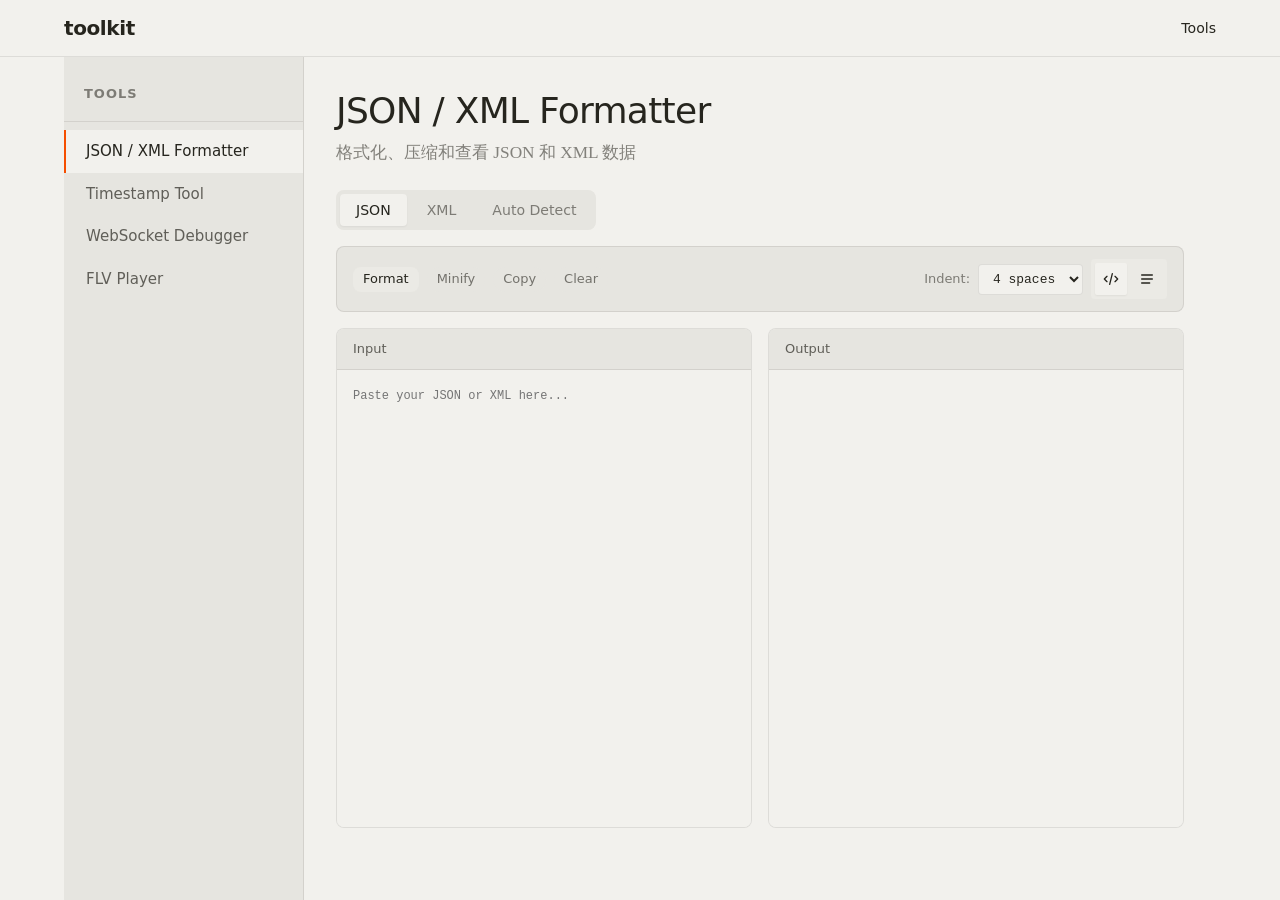
==== tools/json-xml-formatter/index.html @ c49cd0aa "init" ====
<!doctype html>
<html lang="zh-CN">
  <head>
    <meta charset="UTF-8" />
    <meta name="viewport" content="width=device-width, initial-scale=1.0" />
    <title>JSON / XML Formatter - toolkit</title>
    <link rel="stylesheet" href="../../css/style.css" />
    <link rel="stylesheet" href="style.css" />
  </head>
  <body>
    <nav class="nav">
      <div class="container nav__inner">
        <a href="../../index.html" class="nav__brand">toolkit</a>
        <ul class="nav__links">
          <li><a href="../../index.html" class="nav__link">Tools</a></li>
        </ul>
      </div>
    </nav>

    <main class="container" style="padding-top: 32px; padding-bottom: 48px">
      <div class="page-header">
        <h2>JSON / XML Formatter</h2>
        <p>格式化、压缩和查看 JSON 和 XML 数据</p>
      </div>

      <div class="tab-container">
        <button class="tab-btn active" data-mode="json">JSON</button>
        <button class="tab-btn" data-mode="xml">XML</button>
        <button class="tab-btn" data-mode="auto">Auto Detect</button>
      </div>

      <div class="toolbar">
        <div class="toolbar-left">
          <button class="btn btn-small btn-primary" id="formatBtn">
            Format
          </button>
          <button class="btn btn-small btn-secondary" id="minifyBtn">
            Minify
          </button>
          <button class="btn btn-small btn-secondary" id="copyBtn">Copy</button>
          <button class="btn btn-small btn-secondary" id="clearBtn">
            Clear
          </button>
        </div>
        <div class="toolbar-right">
          <div class="indent-group">
            <label class="indent-label">Indent:</label>
            <select class="indent-select" id="indentSelect">
              <option value="2">2 spaces</option>
              <option value="4" selected>4 spaces</option>
              <option value="tab">Tab</option>
            </select>
          </div>
          <div class="view-group">
            <button
              class="view-btn active"
              data-view="code"
              title="Code View"
            ></button>
            <button
              class="view-btn"
              data-view="tree"
              title="Tree View"
            ></button>
          </div>
        </div>
      </div>

      <div class="editor-container">
        <div class="editor-panel">
          <div class="editor-header">Input</div>
          <textarea
            id="inputEditor"
            class="editor"
            placeholder="Paste your JSON or XML here..."
          ></textarea>
        </div>
        <div class="editor-panel">
          <div class="editor-header">
            Output
            <span id="status" class="status"></span>
          </div>
          <div id="outputCode" class="output-view active">
            <pre id="outputEditor" class="editor output-editor"></pre>
          </div>
          <div id="outputTree" class="output-view">
            <div id="treeContainer" class="tree-container"></div>
          </div>
        </div>
      </div>

      <div id="errorMessage" class="error-message"></div>
    </main>

    <script src="../../js/sidebar.js"></script>
    <script src="script.js"></script>
    <script>
      document.addEventListener('DOMContentLoaded', () => {
        initSidebar('json-xml-formatter');
        if (window.initFormatter) {
          window.initFormatter();
        }
      });
    </script>
  </body>
</html>
---- css/style.css ----
/* ============================================
   Global Styles - Cursor-inspired Design System
   ============================================ */

/* CSS Variables */
:root {
  --color-dark: #26251e;
  --color-cream: #f2f1ed;
  --color-light: #e6e5e0;
  --color-surface-100: #f7f7f4;
  --color-surface-300: #ebeae5;
  --color-surface-400: #e6e5e0;
  --color-surface-500: #e1e0db;
  --color-accent: #f54e00;
  --color-error: #cf2d56;
  --color-success: #1f8a65;
  --color-gold: #c08532;
  --border-primary: rgba(38, 37, 30, 0.1);
  --border-medium: rgba(38, 37, 30, 0.2);
  --border-strong: rgba(38, 37, 30, 0.55);
  --shadow-card: rgba(0,0,0,0.14) 0px 28px 70px, rgba(0,0,0,0.1) 0px 14px 32px, rgba(38, 37, 30, 0.1) 0px 0px 0px 1px;
  --shadow-ambient: rgba(0,0,0,0.02) 0px 0px 16px, rgba(0,0,0,0.008) 0px 0px 8px;
  --shadow-focus: rgba(0,0,0,0.1) 0px 4px 12px;
  --radius-sm: 4px;
  --radius-md: 8px;
  --radius-lg: 10px;
  --radius-pill: 9999px;
  --font-display: system-ui, -apple-system, Segoe UI, Helvetica Neue, Arial, sans-serif;
  --font-serif: Georgia, Iowan Old Style, Palatino Linotype, ui-serif, serif;
  --font-mono: ui-monospace, SFMono-Regular, Menlo, Monaco, Consolas, Liberation Mono, Courier New, monospace;
  --transition-color: 150ms ease;
  --transition-shadow: 200ms ease;
  --sidebar-width: 240px;
}

/* Reset & Base */
*, *::before, *::after {
  box-sizing: border-box;
  margin: 0;
  padding: 0;
}

html {
  font-size: 16px;
  scroll-behavior: smooth;
}

body {
  font-family: var(--font-display);
  font-weight: 400;
  line-height: 1.5;
  color: var(--color-dark);
  background-color: var(--color-cream);
  -webkit-font-smoothing: antialiased;
  -moz-osx-font-smoothing: grayscale;
}

a {
  color: var(--color-accent);
  text-decoration: none;
  transition: color var(--transition-color);
}

a:hover {
  color: var(--color-error);
}

/* Typography */
h1, h2, h3, h4, h5, h6 {
  font-weight: 400;
  line-height: 1.2;
  letter-spacing: -0.02em;
  color: var(--color-dark);
}

h1 {
  font-size: 4.5rem;
  line-height: 1.1;
  letter-spacing: -0.03em;
}

h2 {
  font-size: 2.25rem;
  letter-spacing: -0.02em;
}

h3 {
  font-size: 1.63rem;
  letter-spacing: -0.0125em;
}

h4 {
  font-size: 1.38rem;
}

p {
  font-size: 1rem;
  line-height: 1.5;
  color: rgba(38, 37, 30, 0.55);
}

code {
  font-family: var(--font-mono);
  font-size: 0.75rem;
  line-height: 1.67;
}

/* Layout */
.container {
  max-width: 1200px;
  margin: 0 auto;
  padding: 0 24px;
}

/* Sidebar Layout */
.sidebar-layout {
  display: flex;
  min-height: calc(100vh - 57px);
}

.sidebar {
  width: var(--sidebar-width);
  flex-shrink: 0;
  background: var(--color-surface-400);
  border-right: 1px solid var(--border-primary);
  padding: 24px 0;
  overflow-y: auto;
}

.sidebar__header {
  padding: 0 20px 16px;
  border-bottom: 1px solid var(--border-primary);
  margin-bottom: 8px;
}

.sidebar__title {
  font-size: 0.81rem;
  font-weight: 600;
  color: rgba(38, 37, 30, 0.55);
  text-transform: uppercase;
  letter-spacing: 0.08em;
}

.sidebar__list {
  list-style: none;
}

.sidebar__item {
  display: block;
}

.sidebar__link {
  display: block;
  padding: 10px 20px;
  font-size: 0.94rem;
  color: rgba(38, 37, 30, 0.7);
  text-decoration: none;
  transition: all var(--transition-color);
  border-left: 2px solid transparent;
}

.sidebar__link:hover {
  color: var(--color-dark);
  background: var(--color-surface-300);
}

.sidebar__link.active {
  color: var(--color-dark);
  background: var(--color-cream);
  border-left-color: var(--color-accent);
}

.sidebar__link-icon {
  display: inline-block;
  width: 20px;
  margin-right: 10px;
  opacity: 0.6;
}

.sidebar__content {
  flex: 1;
  padding: 32px 32px 48px;
  overflow-y: auto;
  min-width: 0;
}

/* Buttons */
.btn {
  display: inline-flex;
  align-items: center;
  justify-content: center;
  font-family: var(--font-display);
  font-size: 0.88rem;
  font-weight: 400;
  line-height: 1;
  padding: 10px 14px;
  border: none;
  border-radius: var(--radius-md);
  cursor: pointer;
  transition: color var(--transition-color), box-shadow var(--transition-shadow);
}

.btn:focus {
  outline: none;
  box-shadow: var(--shadow-focus);
}

.btn-primary {
  background: var(--color-surface-300);
  color: var(--color-dark);
}

.btn-primary:hover {
  color: var(--color-error);
}

.btn-secondary {
  background: var(--color-surface-400);
  color: rgba(38, 37, 30, 0.6);
  border-radius: var(--radius-pill);
  padding: 3px 8px;
}

.btn-secondary:hover {
  color: var(--color-error);
}

.btn-ghost {
  background: rgba(38, 37, 30, 0.06);
  color: rgba(38, 37, 30, 0.55);
  padding: 6px 12px;
}

.btn-ghost:hover {
  color: var(--color-error);
}

.btn-small {
  padding: 6px 10px;
  font-size: 0.81rem;
}

/* Cards */
.card {
  background: var(--color-surface-400);
  border: 1px solid var(--border-primary);
  border-radius: var(--radius-md);
  padding: 24px;
  transition: box-shadow var(--transition-shadow);
}

.card:hover {
  box-shadow: var(--shadow-card);
}

/* Inputs */
.input,
.textarea {
  font-family: var(--font-display);
  font-size: 1rem;
  color: var(--color-dark);
  background: transparent;
  border: 1px solid var(--border-primary);
  border-radius: var(--radius-sm);
  padding: 8px 12px;
  transition: border-color var(--transition-color);
}

.input:focus,
.textarea:focus {
  outline: none;
  border-color: var(--border-medium);
}

.textarea {
  font-family: var(--font-mono);
  font-size: 0.75rem;
  line-height: 1.67;
  resize: vertical;
}

/* Navigation */
.nav {
  position: sticky;
  top: 0;
  z-index: 100;
  background: var(--color-cream);
  border-bottom: 1px solid var(--border-primary);
  backdrop-filter: blur(8px);
}

.nav__inner {
  display: flex;
  align-items: center;
  justify-content: space-between;
  height: 56px;
}

.nav__brand {
  font-size: 1.25rem;
  font-weight: 700;
  color: var(--color-dark);
  letter-spacing: -0.02em;
}

.nav__links {
  display: flex;
  align-items: center;
  gap: 24px;
  list-style: none;
}

.nav__link {
  font-size: 0.88rem;
  font-weight: 500;
  color: var(--color-dark);
}

.nav__link:hover {
  color: var(--color-accent);
}

/* Tool Cards Grid */
.tools-grid {
  display: grid;
  grid-template-columns: repeat(auto-fill, minmax(280px, 1fr));
  gap: 24px;
  margin-top: 32px;
}

.tool-card {
  display: flex;
  flex-direction: column;
  background: var(--color-surface-400);
  border: 1px solid var(--border-primary);
  border-radius: var(--radius-md);
  padding: 24px;
  transition: box-shadow var(--transition-shadow);
  cursor: pointer;
  text-decoration: none;
  color: inherit;
}

.tool-card:hover {
  box-shadow: var(--shadow-card);
}

.tool-card__title {
  font-size: 1.38rem;
  font-weight: 400;
  letter-spacing: -0.00625em;
  margin-bottom: 8px;
}

.tool-card__desc {
  font-family: var(--font-serif);
  font-size: 1.08rem;
  color: rgba(38, 37, 30, 0.55);
  flex: 1;
}

/* Utility */
.text-center { text-align: center; }
.text-muted { color: rgba(38, 37, 30, 0.55); }
.mt-1 { margin-top: 8px; }
.mt-2 { margin-top: 16px; }
.mt-3 { margin-top: 24px; }
.mt-4 { margin-top: 32px; }
.mb-1 { margin-bottom: 8px; }
.mb-2 { margin-bottom: 16px; }
.mb-3 { margin-bottom: 24px; }
.mb-4 { margin-bottom: 32px; }

/* Responsive */
@media (max-width: 900px) {
  .sidebar {
    position: fixed;
    left: -100%;
    top: 57px;
    bottom: 0;
    z-index: 99;
    transition: left 200ms ease;
  }

  .sidebar.open {
    left: 0;
  }

  .sidebar__content {
    padding: 24px 16px;
  }
}

@media (max-width: 768px) {
  h1 { font-size: 2.25rem; }
  h2 { font-size: 1.63rem; }
  h3 { font-size: 1.38rem; }
  .container { padding: 0 16px; }
  .tools-grid { grid-template-columns: 1fr; }
}

@media (max-width: 600px) {
  h1 { font-size: 1.63rem; }
  .nav__links { gap: 12px; }
}
---- tools/json-xml-formatter/style.css ----
/* ============================================
   JSON/XML Formatter Styles
   ============================================ */

.page-header {
  margin-bottom: 24px;
}

.page-header h2 {
  font-size: 2.25rem;
  letter-spacing: -0.02em;
  margin-bottom: 8px;
}

.page-header p {
  font-family: var(--font-serif);
  font-size: 1.08rem;
  color: rgba(38, 37, 30, 0.55);
}

/* Tabs */
.tab-container {
  display: inline-flex;
  background: var(--color-surface-400);
  border-radius: var(--radius-md);
  padding: 4px;
  margin-bottom: 16px;
  gap: 4px;
}

.tab-btn {
  padding: 8px 16px;
  border: none;
  background: transparent;
  font-family: var(--font-display);
  font-size: 0.88rem;
  color: rgba(38, 37, 30, 0.55);
  border-radius: var(--radius-sm);
  cursor: pointer;
  transition: all var(--transition-color);
}

.tab-btn:hover {
  color: var(--color-dark);
  background: var(--color-surface-300);
}

.tab-btn.active {
  color: var(--color-dark);
  background: var(--color-cream);
  box-shadow: 0 1px 2px rgba(0, 0, 0, 0.05);
}

/* Toolbar */
.toolbar {
  display: flex;
  flex-wrap: wrap;
  align-items: center;
  justify-content: space-between;
  gap: 16px;
  margin-bottom: 16px;
  padding: 12px 16px;
  background: var(--color-surface-400);
  border: 1px solid var(--border-primary);
  border-radius: var(--radius-md);
}

.toolbar-left,
.toolbar-right {
  display: flex;
  align-items: center;
  gap: 8px;
}

.indent-group {
  display: flex;
  align-items: center;
  gap: 8px;
}

.indent-label {
  font-size: 0.81rem;
  color: rgba(38, 37, 30, 0.55);
}

.indent-select {
  padding: 6px 10px;
  font-family: var(--font-mono);
  font-size: 0.81rem;
  color: var(--color-dark);
  background: var(--color-cream);
  border: 1px solid var(--border-primary);
  border-radius: var(--radius-sm);
  cursor: pointer;
  transition: border-color var(--transition-color);
}

.indent-select:focus {
  outline: none;
  border-color: var(--border-medium);
}

.view-group {
  display: flex;
  gap: 4px;
  padding: 4px;
  background: var(--color-surface-300);
  border-radius: var(--radius-sm);
}

.view-btn {
  width: 32px;
  height: 32px;
  padding: 0;
  border: none;
  background: transparent;
  border-radius: calc(var(--radius-sm) - 2px);
  cursor: pointer;
  display: flex;
  align-items: center;
  justify-content: center;
  transition: background var(--transition-color);
}

.view-btn::before {
  content: '';
  width: 16px;
  height: 16px;
  background-size: contain;
  background-repeat: no-repeat;
  background-position: center;
}

.view-btn[data-view="code"]::before {
  background-image: url("data:image/svg+xml,%3Csvg xmlns='http://www.w3.org/2000/svg' fill='none' viewBox='0 0 24 24' stroke='%2326251e' stroke-width='2'%3E%3Cpath stroke-linecap='round' stroke-linejoin='round' d='M10 20l4-16m4 4l4 4-4 4M6 16l-4-4 4-4'/%3E%3C/svg%3E");
}

.view-btn[data-view="tree"]::before {
  background-image: url("data:image/svg+xml,%3Csvg xmlns='http://www.w3.org/2000/svg' fill='none' viewBox='0 0 24 24' stroke='%2326251e' stroke-width='2'%3E%3Cpath stroke-linecap='round' stroke-linejoin='round' d='M4 6h16M4 12h16M4 18h12'/%3E%3C/svg%3E");
}

.view-btn:hover {
  background: var(--color-surface-200);
}

.view-btn.active {
  background: var(--color-cream);
  box-shadow: 0 1px 2px rgba(0, 0, 0, 0.05);
}

/* Editor Container */
.editor-container {
  display: grid;
  grid-template-columns: 1fr 1fr;
  gap: 16px;
  min-height: 500px;
}

.editor-panel {
  display: flex;
  flex-direction: column;
  background: var(--color-cream);
  border: 1px solid var(--border-primary);
  border-radius: var(--radius-md);
  overflow: hidden;
}

.editor-header {
  display: flex;
  align-items: center;
  justify-content: space-between;
  padding: 10px 16px;
  background: var(--color-surface-400);
  border-bottom: 1px solid var(--border-primary);
  font-size: 0.81rem;
  font-weight: 500;
  color: rgba(38, 37, 30, 0.7);
}

.status {
  font-size: 0.75rem;
  font-weight: 400;
  color: rgba(38, 37, 30, 0.55);
}

.status.success {
  color: var(--color-success);
}

.status.error {
  color: var(--color-error);
}

.editor {
  flex: 1;
  width: 100%;
  padding: 16px;
  font-family: var(--font-mono);
  font-size: 0.75rem;
  line-height: 1.67;
  color: var(--color-dark);
  background: var(--color-cream);
  border: none;
  outline: none;
  resize: none;
}

.output-editor {
  white-space: pre-wrap;
  word-wrap: break-word;
  margin: 0;
}

/* Output Views */
.output-view {
  display: none;
  flex: 1;
  overflow: auto;
}

.output-view.active {
  display: flex;
}

/* Syntax Highlighting */
.hl-json .key { color: #c08532; }
.hl-json .string { color: #1f8a65; }
.hl-json .number { color: #f54e00; }
.hl-json .boolean { color: #cf2d56; }
.hl-json .null { color: rgba(38, 37, 30, 0.55); }

.hl-xml .tag { color: #cf2d56; }
.hl-xml .attr-name { color: #c08532; }
.hl-xml .attr-value { color: #1f8a65; }
.hl-xml .comment { color: rgba(38, 37, 30, 0.55); }

/* Tree View */
.tree-container {
  width: 100%;
  padding: 16px;
  font-family: var(--font-mono);
  font-size: 0.75rem;
  line-height: 1.67;
  overflow: auto;
}

.tree-node {
  margin-left: 24px;
}

.tree-node.root {
  margin-left: 0;
}

.tree-toggle {
  display: inline-flex;
  align-items: center;
  justify-content: center;
  width: 18px;
  height: 18px;
  padding: 0;
  border: none;
  background: transparent;
  cursor: pointer;
  margin-right: 4px;
  vertical-align: middle;
  color: var(--color-dark);
}

.tree-toggle::before {
  content: '▶';
  font-size: 0.625rem;
  transition: transform 150ms ease;
}

.tree-toggle.expanded::before {
  transform: rotate(90deg);
}

.tree-key {
  color: #c08532;
}

.tree-value {
  margin-left: 4px;
}

.tree-value.string { color: #1f8a65; }
.tree-value.number { color: #f54e00; }
.tree-value.boolean { color: #cf2d56; }
.tree-value.null { color: rgba(38, 37, 30, 0.55); }

.tree-children {
  display: none;
}

.tree-children.expanded {
  display: block;
}

/* Error Message */
.error-message {
  display: none;
  margin-top: 16px;
  padding: 12px 16px;
  background: rgba(207, 45, 86, 0.1);
  border: 1px solid rgba(207, 45, 86, 0.3);
  border-radius: var(--radius-md);
  color: var(--color-error);
  font-family: var(--font-mono);
  font-size: 0.75rem;
  line-height: 1.5;
}

.error-message.show {
  display: block;
}

/* Responsive */
@media (max-width: 900px) {
  .editor-container {
    grid-template-columns: 1fr;
    min-height: auto;
  }
  
  .editor-panel {
    min-height: 300px;
  }
}

@media (max-width: 600px) {
  .toolbar {
    flex-direction: column;
    align-items: flex-start;
  }
  
  .toolbar-right {
    width: 100%;
    justify-content: space-between;
  }
}
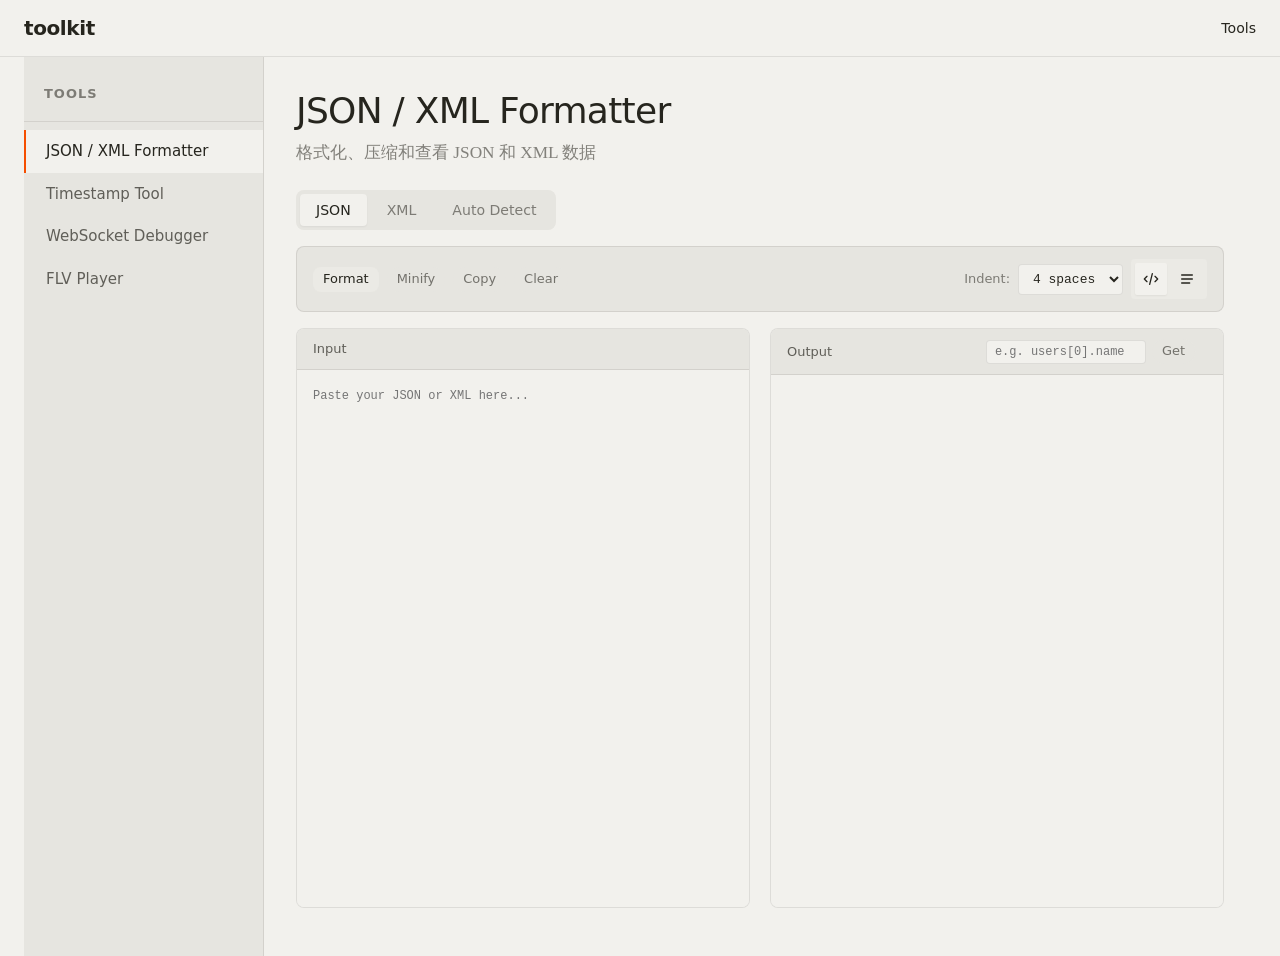
==== commit 040c2ff7: "json调整" ====
--- a/tools/json-xml-formatter/index.html
+++ b/tools/json-xml-formatter/index.html
@@ -6,6 +6,7 @@
     <title>JSON / XML Formatter - toolkit</title>
     <link rel="stylesheet" href="../../css/style.css" />
     <link rel="stylesheet" href="style.css" />
+    <link rel="icon" href="../../favicon.ico" />
   </head>
   <body>
     <nav class="nav">
@@ -66,7 +67,7 @@
         </div>
       </div>
 
-      <div class="editor-container">
+      <div class="editor-container" id="editorContainer">
         <div class="editor-panel">
           <div class="editor-header">Input</div>
           <textarea
@@ -77,8 +78,14 @@
         </div>
         <div class="editor-panel">
           <div class="editor-header">
-            Output
-            <span id="status" class="status"></span>
+            <span>Output</span>
+            <div class="header-right">
+              <div class="path-query-group">
+                <input type="text" id="pathInput" class="path-input" placeholder="e.g. users[0].name" />
+                <button class="btn btn-small btn-secondary" id="pathBtn">Get</button>
+              </div>
+              <span id="status" class="status"></span>
+            </div>
           </div>
           <div id="outputCode" class="output-view active">
             <pre id="outputEditor" class="editor output-editor"></pre>
@@ -86,6 +93,16 @@
           <div id="outputTree" class="output-view">
             <div id="treeContainer" class="tree-container"></div>
           </div>
+        </div>
+        <div class="editor-panel result-panel" id="resultPanel">
+          <div class="editor-header">
+            <span>Result</span>
+            <div class="result-actions">
+              <button class="btn btn-small btn-secondary" id="copyResultBtn">Copy</button>
+              <button class="btn btn-small btn-secondary" id="closeResultBtn">Close</button>
+            </div>
+          </div>
+          <pre id="resultEditor" class="editor output-editor"></pre>
         </div>
       </div>
 
--- a/css/style.css
+++ b/css/style.css
@@ -107,7 +107,7 @@
 
 /* Layout */
 .container {
-  max-width: 1200px;
+  max-width: 1500px;
   margin: 0 auto;
   padding: 0 24px;
 }
--- a/tools/json-xml-formatter/style.css
+++ b/tools/json-xml-formatter/style.css
@@ -152,9 +152,16 @@
 .editor-container {
   display: grid;
   grid-template-columns: 1fr 1fr;
-  gap: 16px;
-  min-height: 500px;
-}
+  gap: 20px;
+  min-height: 580px;
+  transition: grid-template-columns 200ms ease;
+}
+
+.editor-container.has-result {
+  grid-template-columns: 1.2fr 1.2fr 0.65fr;
+}
+
+
 
 .editor-panel {
   display: flex;
@@ -175,6 +182,55 @@
   font-size: 0.81rem;
   font-weight: 500;
   color: rgba(38, 37, 30, 0.7);
+}
+
+.header-right {
+  display: flex;
+  align-items: center;
+  gap: 12px;
+}
+
+.path-query-group {
+  display: flex;
+  align-items: center;
+  gap: 6px;
+}
+
+.path-input {
+  width: 160px;
+  padding: 4px 8px;
+  font-family: var(--font-mono);
+  font-size: 0.75rem;
+  color: var(--color-dark);
+  background: var(--color-cream);
+  border: 1px solid var(--border-primary);
+  border-radius: var(--radius-sm);
+  outline: none;
+  transition: border-color var(--transition-color);
+}
+
+.path-input:focus {
+  border-color: var(--border-medium);
+}
+
+.path-input:disabled {
+  opacity: 0.45;
+  cursor: not-allowed;
+}
+
+.result-panel {
+  display: none;
+  flex-direction: column;
+}
+
+.result-panel.active {
+  display: flex;
+}
+
+.result-actions {
+  display: flex;
+  align-items: center;
+  gap: 6px;
 }
 
 .status {
@@ -317,12 +373,23 @@
 }
 
 /* Responsive */
+@media (max-width: 1100px) {
+  .editor-container.has-result {
+    grid-template-columns: 1fr 1fr;
+  }
+
+  .result-panel.active {
+    grid-column: 1 / -1;
+  }
+}
+
 @media (max-width: 900px) {
-  .editor-container {
+  .editor-container,
+  .editor-container.has-result {
     grid-template-columns: 1fr;
     min-height: auto;
   }
-  
+
   .editor-panel {
     min-height: 300px;
   }
